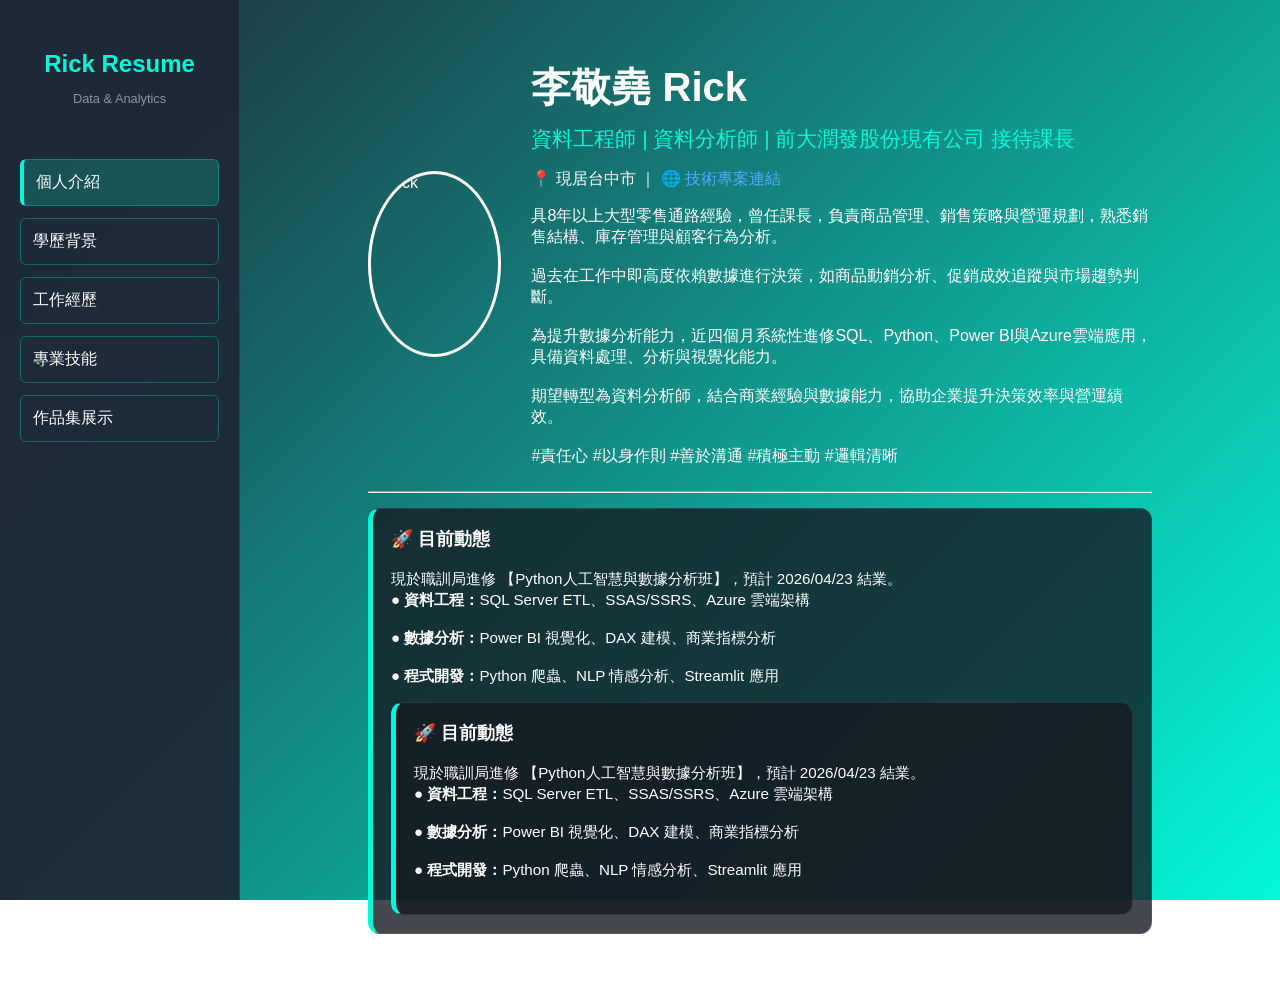
==== index.html @ d707b3a1 "04211112" ====
<!DOCTYPE html>
<html lang="zh-Hant">
<head>
<meta charset="UTF-8">
<meta name="viewport" content="width=device-width, initial-scale=1.0">
<title>個人介紹 - 李敬堯 Rick</title>

<style>
/* --- 基礎設定 --- */
body {
    margin: 0;
    font-family: "Microsoft JhengHei", Arial, sans-serif;
    background: linear-gradient(135deg, #1f2937 0%, #04f8d8 100%);
    background-attachment: fixed;
    min-height: 100vh;
    color: rgb(255, 255, 255);
    display: flex;
    flex-direction: column; /* 預設手機版由上而下 */
}

/* --- 導覽列 (手機版優化) --- */
.sidebar {
    width: 100%;
    background: rgba(31, 41, 55, 0.95);
    backdrop-filter: blur(10px);
    padding: 15px;
    box-sizing: border-box;
    border-bottom: 1px solid rgba(255, 255, 255, 0.1);
    position: sticky; /* 手機版捲動時固定在頂部 */
    top: 0;
    z-index: 1000;
}

.nav-links {
    display: flex; 
    justify-content: center;
    overflow-x: auto; /* 若選單太長，手機版可以左右滑動 */
    white-space: nowrap;
    gap: 8px;
    padding-bottom: 5px;
}

/* 隱藏手機版捲軸 */
.nav-links::-webkit-scrollbar { display: none; }

.sidebar a {
    color: white;
    padding: 6px 12px;
    text-decoration: none;
    border-radius: 6px;
    background: rgba(4, 248, 216, 0.1);
    border: 1px solid rgba(4, 248, 216, 0.3);
    font-size: 13px;
    flex-shrink: 0;
}

/* --- 主內容 --- */
.content {
    padding: 20px;
    box-sizing: border-box;
    width: 100%;
}

.header-flex {
    display: flex;
    flex-direction: column; /* 手機版頭像置中 */
    align-items: center;
    text-align: center;
    margin-top: 10px;
}

.profile {
    width: 120px; /* 手機版頭像縮小一點 */
    height: 120px;
    object-fit: cover;
    border-radius: 50%;
    border: 3px solid #ffffff;
    margin-bottom: 15px;
}

/* --- 元件樣式 --- */
.card { 
    background: rgba(22, 27, 34, 0.8); 
    padding: 18px; 
    border-radius: 12px; 
    margin-top: 15px; 
    border: 1px solid rgba(255, 255, 255, 0.1); 
    font-size: 0.95rem; /* 手機版字體略小 */
}

.project-image {
    width: 100%;
    max-width: 100%;
    height: auto;
}

/* --- 桌機版佈局 (螢幕大於 992px 時自動切換) --- */
@media (min-width: 992px) {
    body { flex-direction: row; }
    
    .sidebar { 
        width: 240px; 
        height: 100vh; 
        position: fixed; 
        left: 0; top: 0;
        padding: 50px 20px; 
        border-right: 1px solid rgba(255, 255, 255, 0.1); 
        border-bottom: none;
        display: flex;
        flex-direction: column;
    }
    
    .nav-links { 
        flex-direction: column; 
        overflow-x: visible;
        gap: 12px;
    }
    
    .sidebar a { 
        display: block; 
        font-size: 16px;
        background: transparent;
        padding: 12px;
    }

    .sidebar a:hover {
        background: rgba(4, 248, 216, 0.2);
    }
    
    .content { 
        margin-left: 240px; 
        padding: 50px 10%; 
    }
    
    .header-flex { flex-direction: row; text-align: left; }
    .profile { width: 180px; height: 180px; margin-right: 30px; }
}
</style>
</head>

<body>

<div class="sidebar">
    <div style="margin-bottom: 40px; text-align: center; width: 100%;">
        <h2 style="color: #04f8d8; margin: 0;">Rick Resume</h2>
        <p style="font-size: 0.8rem; color: #8b949e;">Data & Analytics</p>
    </div>
    <div class="nav-links">
        <a href="index.html" style="background: rgba(4, 248, 216, 0.2); border-left: 4px solid #04f8d8;">個人介紹</a>
        <a href="education.html">學歷背景</a>
        <a href="experience.html">工作經歷</a>
        <a href="skills.html">專業技能</a>
        <a href="portfolio.html">作品集展示</a>
    </div>
</div>

<div class="content">
    <div class="header-flex">
        <img src="assets/p1.jpg" class="profile" alt="Rick">
        <div>
            <h1 style="margin:0; font-size: 2.5rem;">李敬堯 Rick</h1>
            <p style="font-size: 1.3rem; color: #04f8d8; margin: 10px 0;">資料工程師 | 資料分析師 | 前大潤發股份現有公司 接待課長</p>
            <p>📍 現居台中市 ｜ 🌐 <a href="https://Rick70266.github.io/portfolio.html" target="_blank" style="color:#58a6ff; text-decoration:none;">技術專案連結</a></p>
            <p>具8年以上大型零售通路經驗，曾任課長，負責商品管理、銷售策略與營運規劃，熟悉銷售結構、庫存管理與顧客行為分析。
                <br>
                <br>過去在工作中即高度依賴數據進行決策，如商品動銷分析、促銷成效追蹤與市場趨勢判斷。
                <br>
                <br>為提升數據分析能力，近四個月系統性進修SQL、Python、Power BI與Azure雲端應用，具備資料處理、分析與視覺化能力。
                <br>
                <br>期望轉型為資料分析師，結合商業經驗與數據能力，協助企業提升決策效率與營運績效。
                <br>
                <br>#責任心 #以身作則 #善於溝通 #積極主動 #邏輯清晰
            </p>
        </div>
    </div>

    <hr>

    <div class="card" style="border-left: 5px solid #04f8d8;">
        <h3 style="margin-top:0;">🚀 目前動態</h3>
        <p>現於職訓局進修 <span class="highlight">【Python人工智慧與數據分析班】</span>，預計 2026/04/23 結業。
            <br>● <b>資料工程：</b>SQL Server ETL、SSAS/SSRS、Azure 雲端架構
            <br>
            <br>● <b>數據分析：</b>Power BI 視覺化、DAX 建模、商業指標分析
            <br>
            <br>● <b>程式開發：</b>Python 爬蟲、NLP 情感分析、Streamlit 應用
            <br>


    <div class="card" style="border-left: 5px solid #04f8d8;">
        <h3 style="margin-top:0;">🚀 目前動態</h3>
        <p>現於職訓局進修 <span class="highlight">【Python人工智慧與數據分析班】</span>，預計 2026/04/23 結業。
            <br>● <b>資料工程：</b>SQL Server ETL、SSAS/SSRS、Azure 雲端架構
            <br>
            <br>● <b>數據分析：</b>Power BI 視覺化、DAX 建模、商業指標分析
            <br>
            <br>● <b>程式開發：</b>Python 爬蟲、NLP 情感分析、Streamlit 應用
            <br>
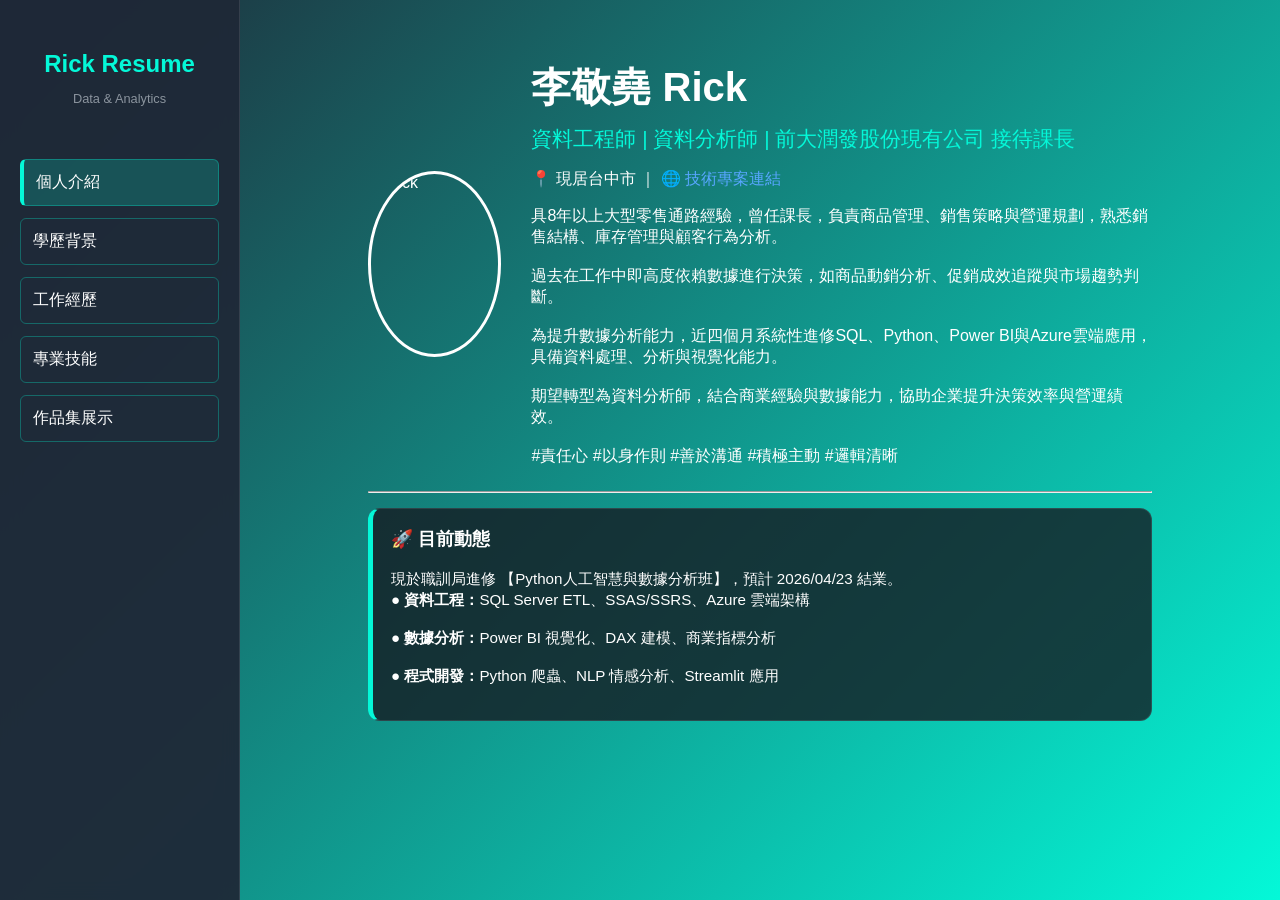
==== commit 7ca94371: "04211114" ====
--- a/index.html
+++ b/index.html
@@ -184,15 +184,4 @@
             <br>● <b>數據分析：</b>Power BI 視覺化、DAX 建模、商業指標分析
             <br>
             <br>● <b>程式開發：</b>Python 爬蟲、NLP 情感分析、Streamlit 應用
-            <br>
-
-
-    <div class="card" style="border-left: 5px solid #04f8d8;">
-        <h3 style="margin-top:0;">🚀 目前動態</h3>
-        <p>現於職訓局進修 <span class="highlight">【Python人工智慧與數據分析班】</span>，預計 2026/04/23 結業。
-            <br>● <b>資料工程：</b>SQL Server ETL、SSAS/SSRS、Azure 雲端架構
-            <br>
-            <br>● <b>數據分析：</b>Power BI 視覺化、DAX 建模、商業指標分析
-            <br>
-            <br>● <b>程式開發：</b>Python 爬蟲、NLP 情感分析、Streamlit 應用
             <br>
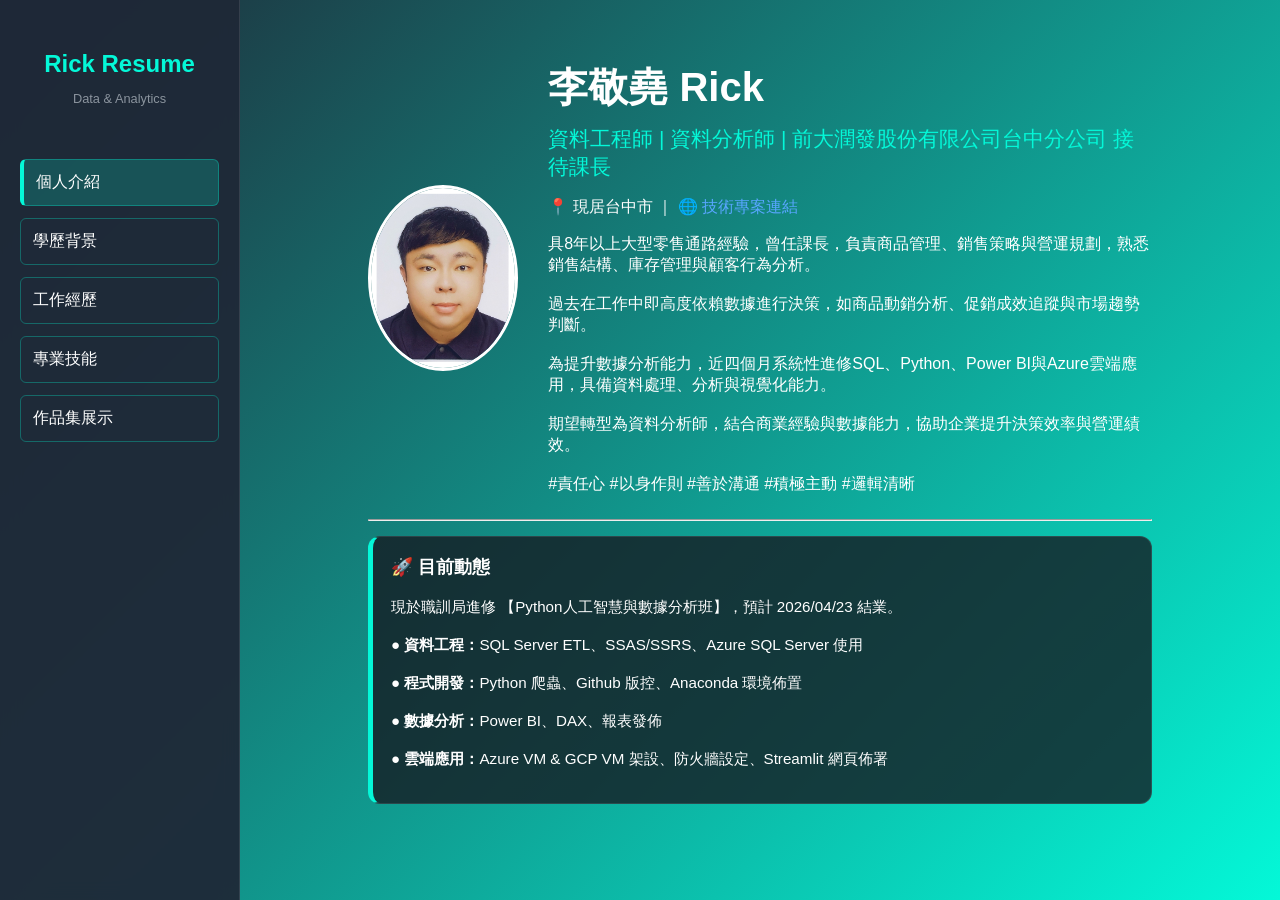
==== commit fa85b7c0: "04211121" ====
--- a/index.html
+++ b/index.html
@@ -159,7 +159,7 @@
         <img src="assets/p1.jpg" class="profile" alt="Rick">
         <div>
             <h1 style="margin:0; font-size: 2.5rem;">李敬堯 Rick</h1>
-            <p style="font-size: 1.3rem; color: #04f8d8; margin: 10px 0;">資料工程師 | 資料分析師 | 前大潤發股份現有公司 接待課長</p>
+            <p style="font-size: 1.3rem; color: #04f8d8; margin: 10px 0;">資料工程師 | 資料分析師 | 前大潤發股份有限公司台中分公司 接待課長</p>
             <p>📍 現居台中市 ｜ 🌐 <a href="https://Rick70266.github.io/portfolio.html" target="_blank" style="color:#58a6ff; text-decoration:none;">技術專案連結</a></p>
             <p>具8年以上大型零售通路經驗，曾任課長，負責商品管理、銷售策略與營運規劃，熟悉銷售結構、庫存管理與顧客行為分析。
                 <br>
@@ -179,9 +179,11 @@
     <div class="card" style="border-left: 5px solid #04f8d8;">
         <h3 style="margin-top:0;">🚀 目前動態</h3>
         <p>現於職訓局進修 <span class="highlight">【Python人工智慧與數據分析班】</span>，預計 2026/04/23 結業。
-            <br>● <b>資料工程：</b>SQL Server ETL、SSAS/SSRS、Azure 雲端架構
             <br>
-            <br>● <b>數據分析：</b>Power BI 視覺化、DAX 建模、商業指標分析
+            <br>● <b>資料工程：</b>SQL Server ETL、SSAS/SSRS、Azure SQL Server 使用
             <br>
-            <br>● <b>程式開發：</b>Python 爬蟲、NLP 情感分析、Streamlit 應用
-            <br>+            <br>● <b>程式開發：</b>Python 爬蟲、Github 版控、Anaconda 環境佈置
+            <br>
+            <br>● <b>數據分析：</b>Power BI、DAX、報表發佈
+            <br>
+            <br>● <b>雲端應用：</b>Azure VM & GCP VM 架設、防火牆設定、Streamlit 網頁佈署
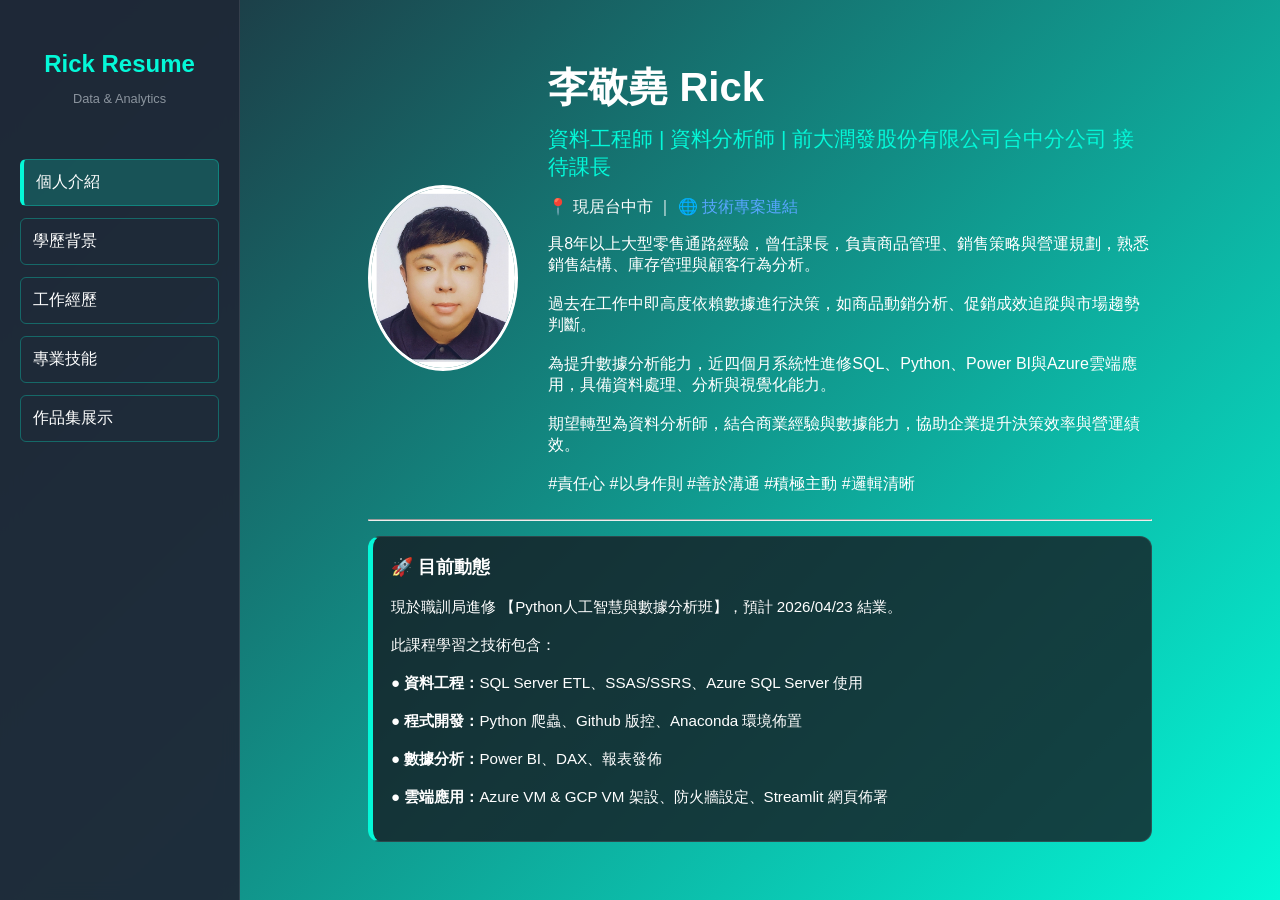
==== commit 84b66dcf: "04211123" ====
--- a/index.html
+++ b/index.html
@@ -180,6 +180,8 @@
         <h3 style="margin-top:0;">🚀 目前動態</h3>
         <p>現於職訓局進修 <span class="highlight">【Python人工智慧與數據分析班】</span>，預計 2026/04/23 結業。
             <br>
+            <br>此課程學習之技術包含：
+            <br>
             <br>● <b>資料工程：</b>SQL Server ETL、SSAS/SSRS、Azure SQL Server 使用
             <br>
             <br>● <b>程式開發：</b>Python 爬蟲、Github 版控、Anaconda 環境佈置
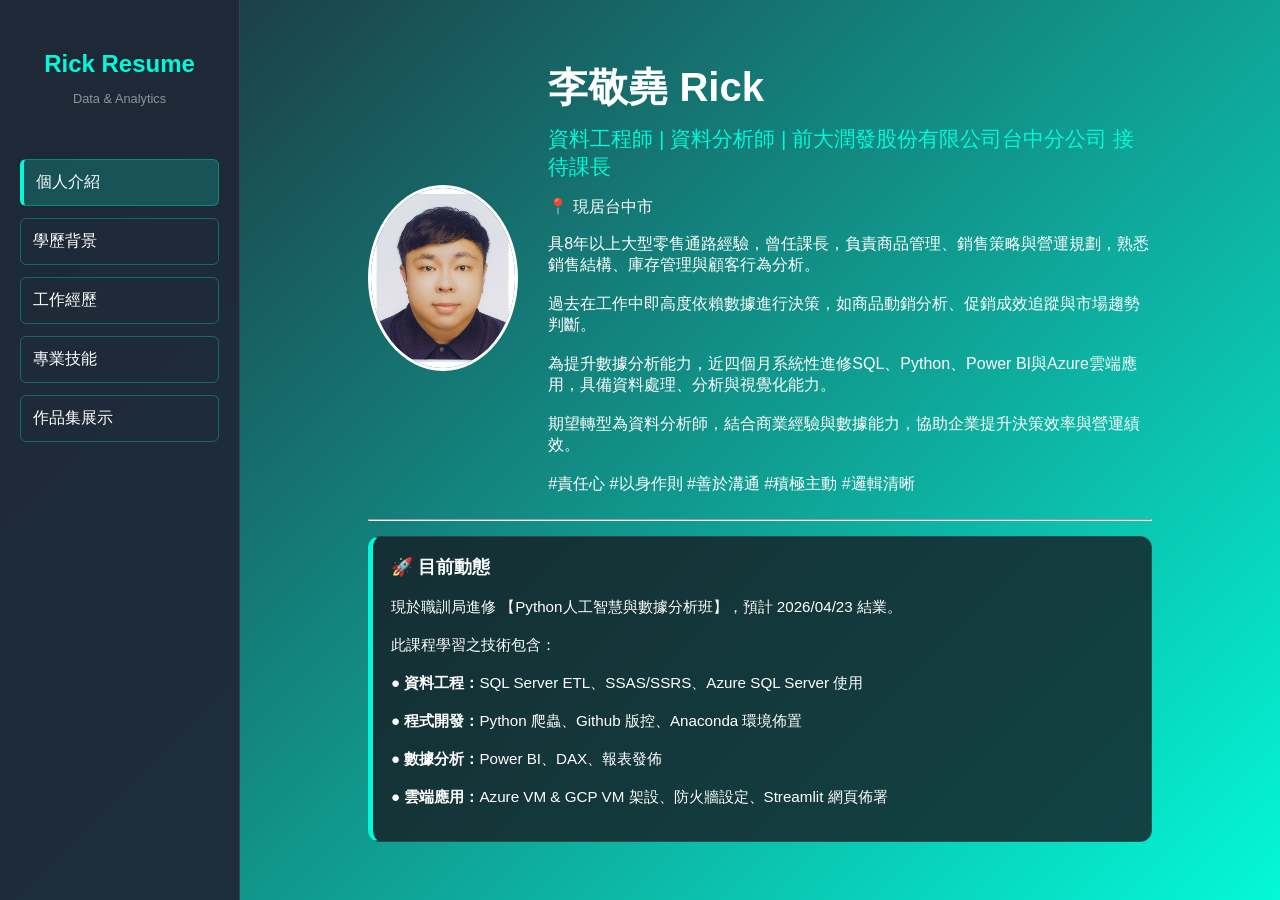
==== commit 4afc464a: "04211143" ====
--- a/index.html
+++ b/index.html
@@ -160,7 +160,7 @@
         <div>
             <h1 style="margin:0; font-size: 2.5rem;">李敬堯 Rick</h1>
             <p style="font-size: 1.3rem; color: #04f8d8; margin: 10px 0;">資料工程師 | 資料分析師 | 前大潤發股份有限公司台中分公司 接待課長</p>
-            <p>📍 現居台中市 ｜ 🌐 <a href="https://Rick70266.github.io/portfolio.html" target="_blank" style="color:#58a6ff; text-decoration:none;">技術專案連結</a></p>
+            <p>📍 現居台中市</p>
             <p>具8年以上大型零售通路經驗，曾任課長，負責商品管理、銷售策略與營運規劃，熟悉銷售結構、庫存管理與顧客行為分析。
                 <br>
                 <br>過去在工作中即高度依賴數據進行決策，如商品動銷分析、促銷成效追蹤與市場趨勢判斷。
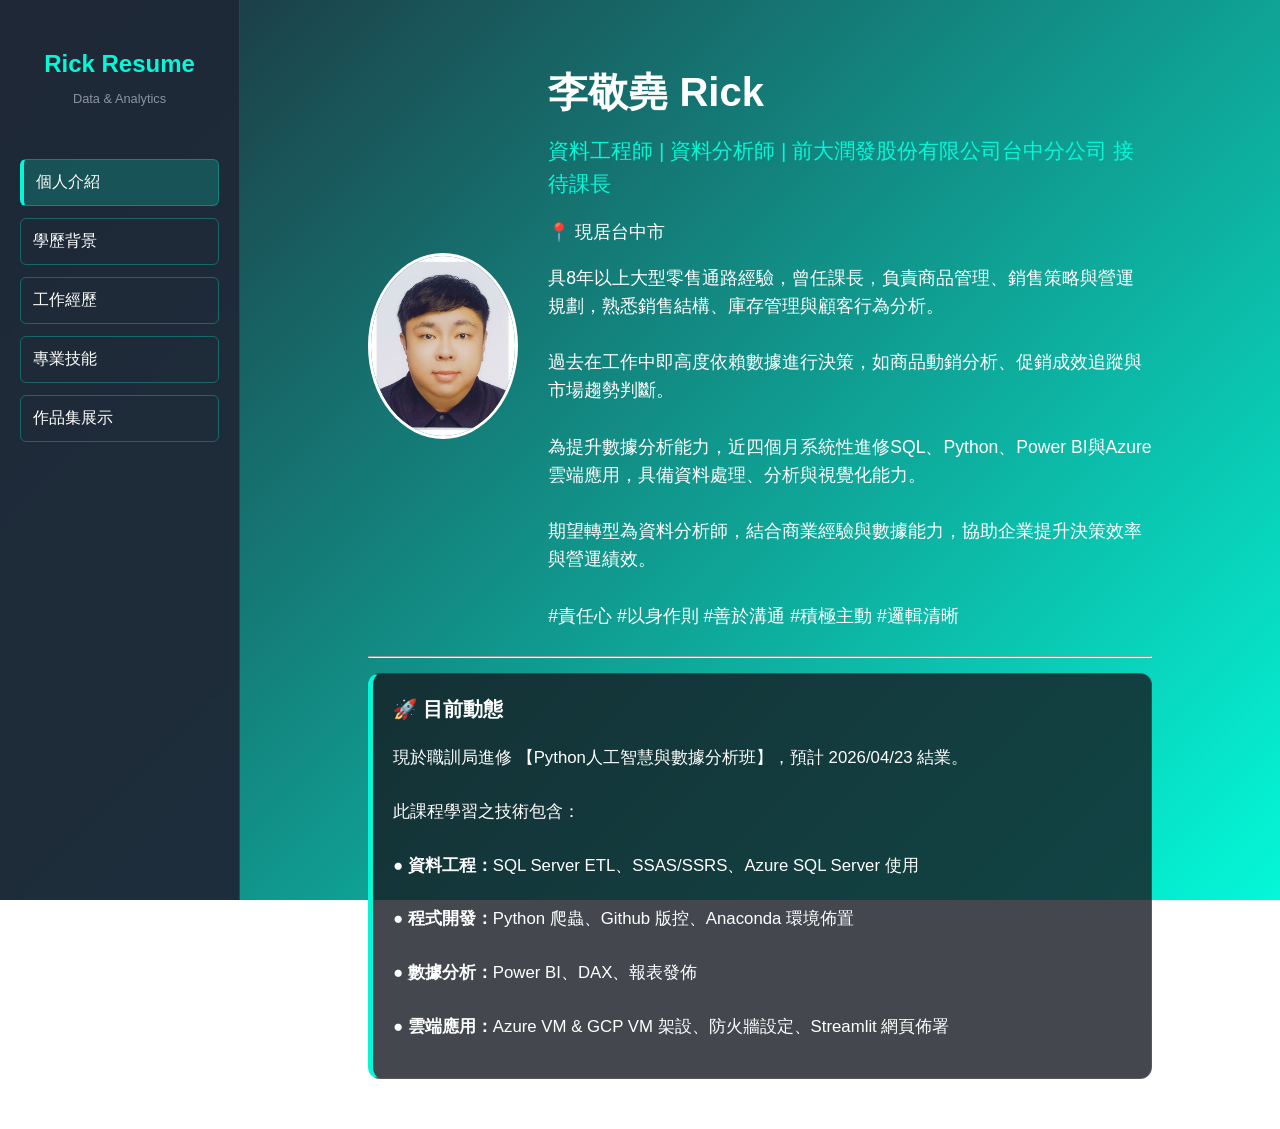
==== commit 9fb0681f: "042114222" ====
--- a/index.html
+++ b/index.html
@@ -59,6 +59,8 @@
     padding: 20px;
     box-sizing: border-box;
     width: 100%;
+    font-size: 1.1rem; /* 增加基礎字體大小 */
+    line-height: 1.6;
 }
 
 .header-flex {
@@ -81,11 +83,11 @@
 /* --- 元件樣式 --- */
 .card { 
     background: rgba(22, 27, 34, 0.8); 
-    padding: 18px; 
+    padding: 20px; 
     border-radius: 12px; 
     margin-top: 15px; 
     border: 1px solid rgba(255, 255, 255, 0.1); 
-    font-size: 0.95rem; /* 手機版字體略小 */
+    font-size: 1.05rem; /* 手機版字體略小 */
 }
 
 .project-image {
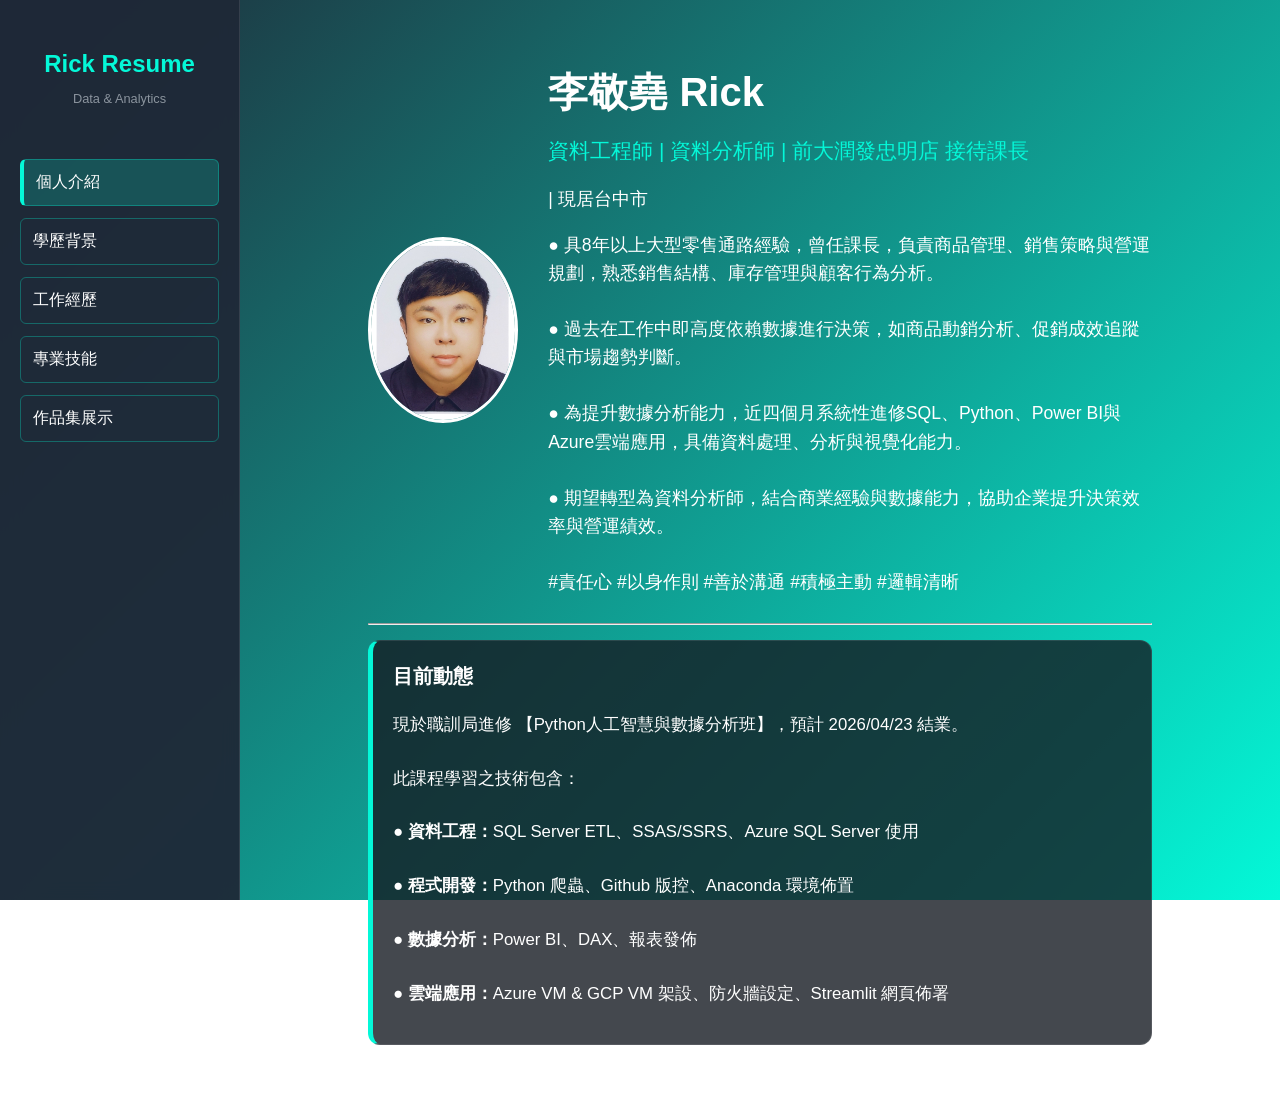
==== commit 2ec8b52b: "04211750" ====
--- a/index.html
+++ b/index.html
@@ -161,15 +161,15 @@
         <img src="assets/p1.jpg" class="profile" alt="Rick">
         <div>
             <h1 style="margin:0; font-size: 2.5rem;">李敬堯 Rick</h1>
-            <p style="font-size: 1.3rem; color: #04f8d8; margin: 10px 0;">資料工程師 | 資料分析師 | 前大潤發股份有限公司台中分公司 接待課長</p>
-            <p>📍 現居台中市</p>
-            <p>具8年以上大型零售通路經驗，曾任課長，負責商品管理、銷售策略與營運規劃，熟悉銷售結構、庫存管理與顧客行為分析。
+            <p style="font-size: 1.3rem; color: #04f8d8; margin: 10px 0;">資料工程師 | 資料分析師 | 前大潤發忠明店 接待課長</p>
+            <p>| 現居台中市</p>
+            <p>● 具8年以上大型零售通路經驗，曾任課長，負責商品管理、銷售策略與營運規劃，熟悉銷售結構、庫存管理與顧客行為分析。
                 <br>
-                <br>過去在工作中即高度依賴數據進行決策，如商品動銷分析、促銷成效追蹤與市場趨勢判斷。
+                <br>● 過去在工作中即高度依賴數據進行決策，如商品動銷分析、促銷成效追蹤與市場趨勢判斷。
                 <br>
-                <br>為提升數據分析能力，近四個月系統性進修SQL、Python、Power BI與Azure雲端應用，具備資料處理、分析與視覺化能力。
+                <br>● 為提升數據分析能力，近四個月系統性進修SQL、Python、Power BI與Azure雲端應用，具備資料處理、分析與視覺化能力。
                 <br>
-                <br>期望轉型為資料分析師，結合商業經驗與數據能力，協助企業提升決策效率與營運績效。
+                <br>● 期望轉型為資料分析師，結合商業經驗與數據能力，協助企業提升決策效率與營運績效。
                 <br>
                 <br>#責任心 #以身作則 #善於溝通 #積極主動 #邏輯清晰
             </p>
@@ -179,7 +179,7 @@
     <hr>
 
     <div class="card" style="border-left: 5px solid #04f8d8;">
-        <h3 style="margin-top:0;">🚀 目前動態</h3>
+        <h3 style="margin-top:0;">目前動態</h3>
         <p>現於職訓局進修 <span class="highlight">【Python人工智慧與數據分析班】</span>，預計 2026/04/23 結業。
             <br>
             <br>此課程學習之技術包含：
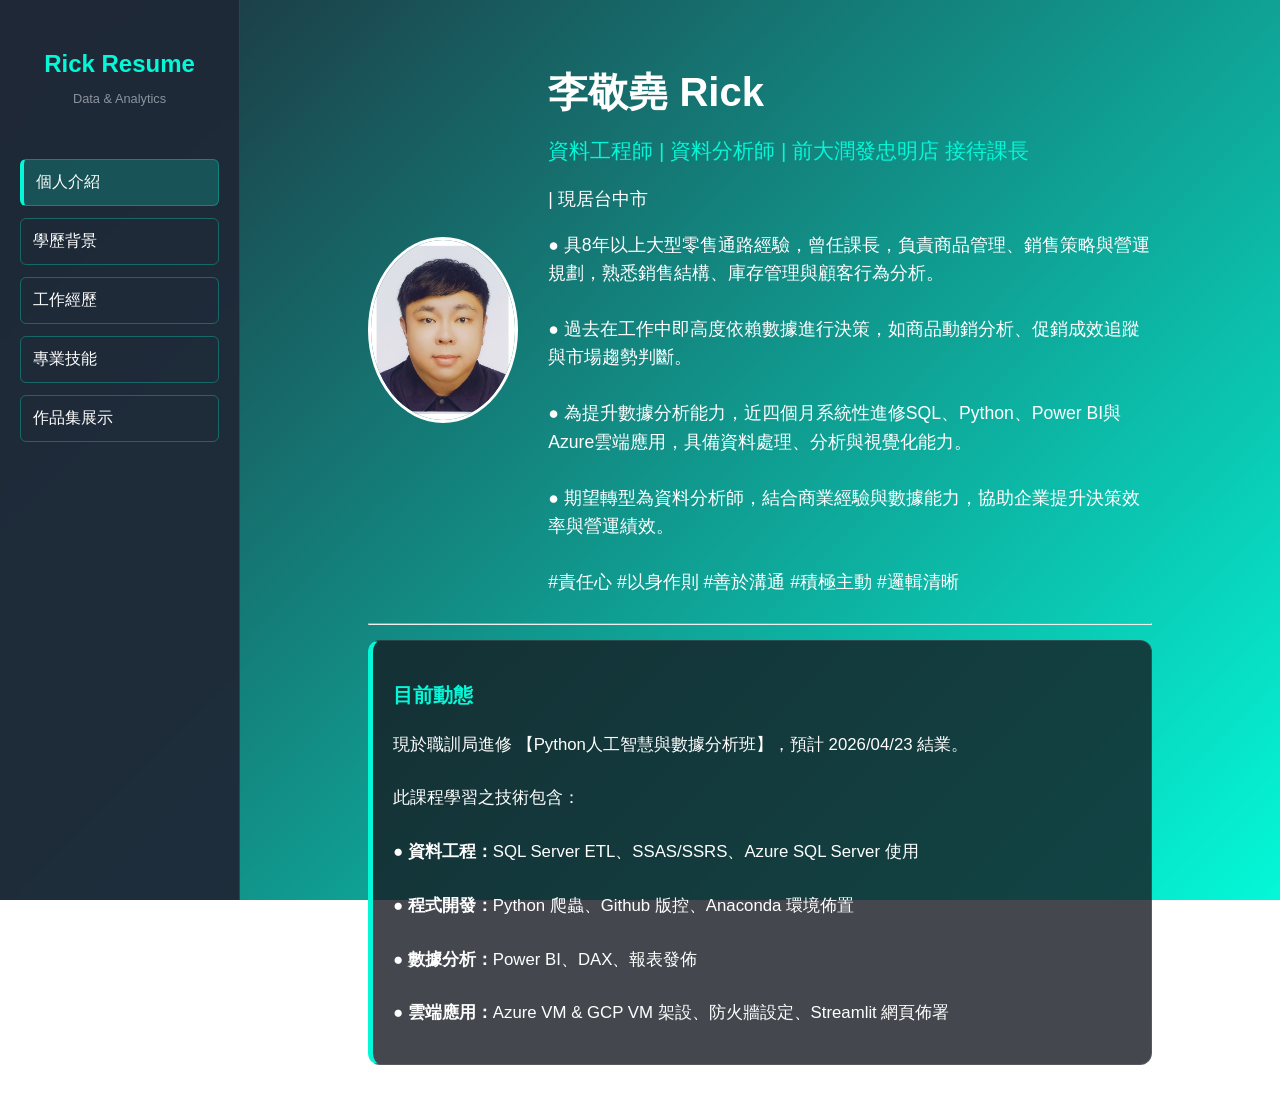
==== commit 8805e29b: "04211905" ====
--- a/index.html
+++ b/index.html
@@ -7,6 +7,36 @@
 
 <style>
 /* --- 基礎設定 --- */
+/* 子選單基礎設定 */
+.sub-nav {
+    max-height: 0;           /* 預設高度為 0 (隱藏) */
+    overflow: hidden;        /* 超出部分隱藏 */
+    transition: max-height 0.5s ease-out; /* 展開動畫 */
+    background: rgba(0, 0, 0, 0.2); /* 稍微深一點的背景色做區隔 */
+    border-radius: 8px;
+    margin-left: 10px;       /* 往右縮進，顯現階層感 */
+}
+
+/* 當滑鼠移到作品集群組時，展開子選單 */
+.portfolio-group:hover .sub-nav {
+    max-height: 300px;       /* 給予足夠大的高度讓它展開 */
+}
+
+/* 子選單內的連結樣式 */
+.sub-nav a {
+    font-size: 0.9rem !important; /* 字體比主選單小一點 */
+    padding: 8px 15px !important;
+    background: transparent !important; /* 移除原本的背景 */
+    border: none !important;
+    border-left: 2px solid rgba(4, 248, 216, 0.3); /* 左側細線 */
+    margin: 2px 0 !important;
+}
+
+.sub-nav a:hover {
+    color: #04f8d8 !important;
+    border-left: 2px solid #04f8d8 !important;
+}
+
 body {
     margin: 0;
     font-family: "Microsoft JhengHei", Arial, sans-serif;
@@ -153,6 +183,11 @@
         <a href="experience.html">工作經歷</a>
         <a href="skills.html">專業技能</a>
         <a href="portfolio.html">作品集展示</a>
+        <div class="sub-nav">
+                <a href="project-1.html">● 大數據銷售分析</a>
+                <a href="project-2.html">● 即時新聞監控系統</a>
+                <a href="project-3.html">● 雲端自動化流程</a>
+            </div>
     </div>
 </div>
 
@@ -179,7 +214,7 @@
     <hr>
 
     <div class="card" style="border-left: 5px solid #04f8d8;">
-        <h3 style="margin-top:0;">目前動態</h3>
+        <h3 style="color: #04f8d8;">目前動態</h3>
         <p>現於職訓局進修 <span class="highlight">【Python人工智慧與數據分析班】</span>，預計 2026/04/23 結業。
             <br>
             <br>此課程學習之技術包含：
